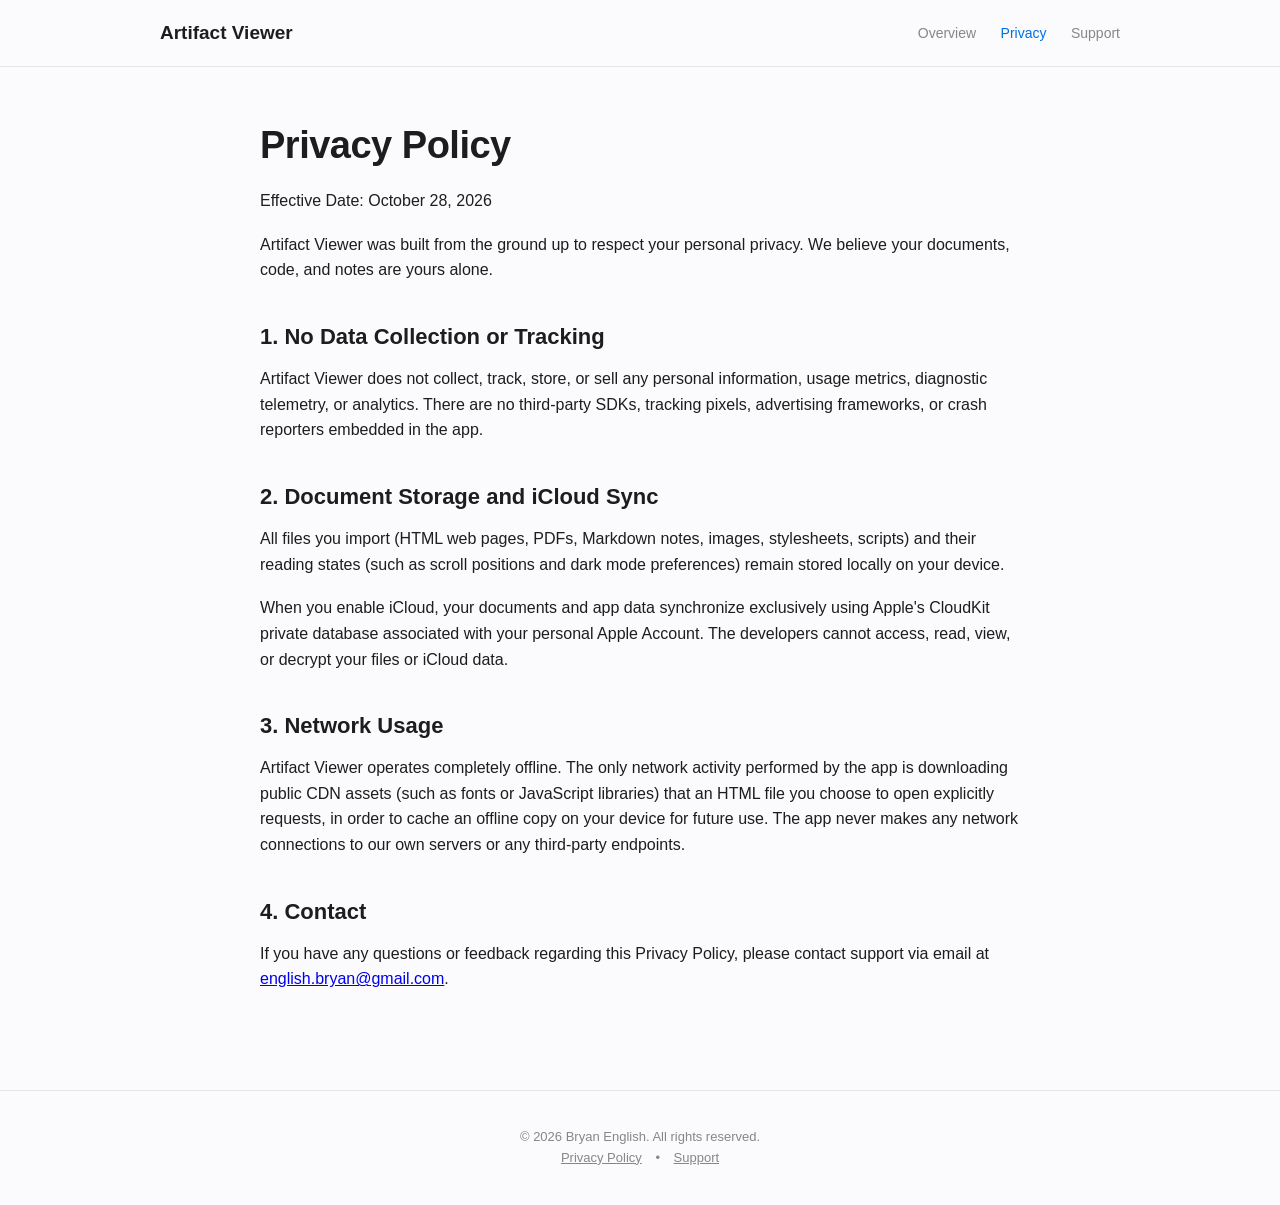
==== privacy.html @ fde2b1d6 "Initial commit of Artifact Viewer website, privacy policy, and support pages Machine: Bryans-Mac-min" ====
<!DOCTYPE html>
<html lang="en">
<head>
  <meta charset="UTF-8">
  <meta name="viewport" content="width=device-width, initial-scale=1.0">
  <title>Privacy Policy — Artifact Viewer</title>
  <meta name="description" content="Artifact Viewer privacy policy: Zero data collection, zero analytics, private iCloud synchronization.">
  <link rel="stylesheet" href="style.css">
</head>
<body>
  <header>
    <div class="nav-container">
      <a href="index.html" class="brand">Artifact Viewer</a>
      <nav>
        <a href="index.html">Overview</a>
        <a href="privacy.html" class="active">Privacy</a>
        <a href="support.html">Support</a>
      </nav>
    </div>
  </header>

  <main>
    <article class="content-page">
      <h1>Privacy Policy</h1>
      <p class="effective-date">Effective Date: October 28, 2026</p>

      <p>Artifact Viewer was built from the ground up to respect your personal privacy. We believe your documents, code, and notes are yours alone.</p>

      <h2>1. No Data Collection or Tracking</h2>
      <p>Artifact Viewer does not collect, track, store, or sell any personal information, usage metrics, diagnostic telemetry, or analytics. There are no third-party SDKs, tracking pixels, advertising frameworks, or crash reporters embedded in the app.</p>

      <h2>2. Document Storage and iCloud Sync</h2>
      <p>All files you import (HTML web pages, PDFs, Markdown notes, images, stylesheets, scripts) and their reading states (such as scroll positions and dark mode preferences) remain stored locally on your device.</p>
      <p>When you enable iCloud, your documents and app data synchronize exclusively using Apple's CloudKit private database associated with your personal Apple Account. The developers cannot access, read, view, or decrypt your files or iCloud data.</p>

      <h2>3. Network Usage</h2>
      <p>Artifact Viewer operates completely offline. The only network activity performed by the app is downloading public CDN assets (such as fonts or JavaScript libraries) that an HTML file you choose to open explicitly requests, in order to cache an offline copy on your device for future use. The app never makes any network connections to our own servers or any third-party endpoints.</p>

      <h2>4. Contact</h2>
      <p>If you have any questions or feedback regarding this Privacy Policy, please contact support via email at <a href="mailto:english.bryan@gmail.com">english.bryan@gmail.com</a>.</p>
    </article>
  </main>

  <footer>
    <p>&copy; 2026 Bryan English. All rights reserved.</p>
    <p>
      <a href="privacy.html">Privacy Policy</a> &bull;
      <a href="support.html">Support</a>
    </p>
  </footer>
</body>
</html>
---- style.css ----
:root {
  --bg: #fbfbfd;
  --card-bg: #ffffff;
  --text: #1d1d1f;
  --text-muted: #86868b;
  --border: #e5e5ea;
  --accent: #0071e3;
  --accent-hover: #0077ed;
  --card-shadow: 0 4px 20px rgba(0, 0, 0, 0.05);
}

@media (prefers-color-scheme: dark) {
  :root {
    --bg: #000000;
    --card-bg: #1c1c1e;
    --text: #f5f5f7;
    --text-muted: #a1a1a6;
    --border: #2c2c2e;
    --accent: #2997ff;
    --accent-hover: #40a9ff;
    --card-shadow: 0 4px 20px rgba(0, 0, 0, 0.4);
  }
}

* {
  box-sizing: border-box;
  margin: 0;
  padding: 0;
}

body {
  font-family: -apple-system, BlinkMacSystemFont, "SF Pro Text", "Segoe UI", Roboto, Helvetica, Arial, sans-serif;
  background-color: var(--bg);
  color: var(--text);
  line-height: 1.6;
  -webkit-font-smoothing: antialiased;
}

header {
  border-bottom: 1px solid var(--border);
  padding: 18px 24px;
  background: var(--bg);
  position: sticky;
  top: 0;
  z-index: 100;
  backdrop-filter: blur(20px);
}

.nav-container {
  max-width: 960px;
  margin: 0 auto;
  display: flex;
  justify-content: space-between;
  align-items: center;
}

.brand {
  font-size: 19px;
  font-weight: 700;
  color: var(--text);
  text-decoration: none;
  display: flex;
  align-items: center;
  gap: 8px;
}

nav a {
  color: var(--text-muted);
  text-decoration: none;
  font-size: 14px;
  font-weight: 500;
  margin-left: 20px;
  transition: color 0.15s ease;
}

nav a:hover, nav a.active {
  color: var(--accent);
}

main {
  max-width: 960px;
  margin: 0 auto;
  padding: 48px 24px 80px;
}

.hero {
  text-align: center;
  padding: 40px 0 60px;
}

.hero-tag {
  display: inline-block;
  font-size: 13px;
  font-weight: 600;
  color: var(--accent);
  text-transform: uppercase;
  letter-spacing: 0.8px;
  margin-bottom: 12px;
}

.hero h1 {
  font-size: 48px;
  font-weight: 700;
  letter-spacing: -0.8px;
  margin-bottom: 16px;
  line-height: 1.15;
}

.hero p {
  font-size: 20px;
  color: var(--text-muted);
  max-width: 640px;
  margin: 0 auto 32px;
}

.cta-button {
  display: inline-block;
  background: var(--accent);
  color: #ffffff;
  padding: 12px 28px;
  border-radius: 980px;
  font-size: 16px;
  font-weight: 600;
  text-decoration: none;
  transition: background 0.2s ease, transform 0.1s ease;
}

.cta-button:hover {
  background: var(--accent-hover);
  transform: translateY(-1px);
}

.features-grid {
  display: grid;
  grid-template-columns: repeat(auto-fit, minmax(280px, 1fr));
  gap: 24px;
  margin-top: 40px;
}

.feature-card {
  background: var(--card-bg);
  border: 1px solid var(--border);
  border-radius: 18px;
  padding: 28px;
  box-shadow: var(--card-shadow);
}

.feature-card h3 {
  font-size: 20px;
  font-weight: 600;
  margin-bottom: 10px;
}

.feature-card p {
  font-size: 15px;
  color: var(--text-muted);
  line-height: 1.5;
}

.content-page {
  max-width: 760px;
  margin: 0 auto;
}

.content-page h1 {
  font-size: 38px;
  font-weight: 700;
  letter-spacing: -0.5px;
  margin-bottom: 12px;
}

.effective-date {
  font-size: 14px;
  color: var(--text-muted);
  margin-bottom: 36px;
}

.content-page h2 {
  font-size: 22px;
  font-weight: 600;
  margin-top: 36px;
  margin-bottom: 12px;
}

.content-page p, .content-page ul {
  font-size: 16px;
  color: var(--text);
  margin-bottom: 18px;
}

.content-page ul {
  padding-left: 24px;
}

.content-page li {
  margin-bottom: 8px;
}

.support-box {
  background: var(--card-bg);
  border: 1px solid var(--border);
  border-radius: 16px;
  padding: 24px;
  margin: 28px 0;
}

footer {
  border-top: 1px solid var(--border);
  padding: 36px 24px;
  text-align: center;
  font-size: 13px;
  color: var(--text-muted);
}

footer a {
  color: var(--text-muted);
  text-decoration: underline;
  margin: 0 10px;
}

footer a:hover {
  color: var(--text);
}
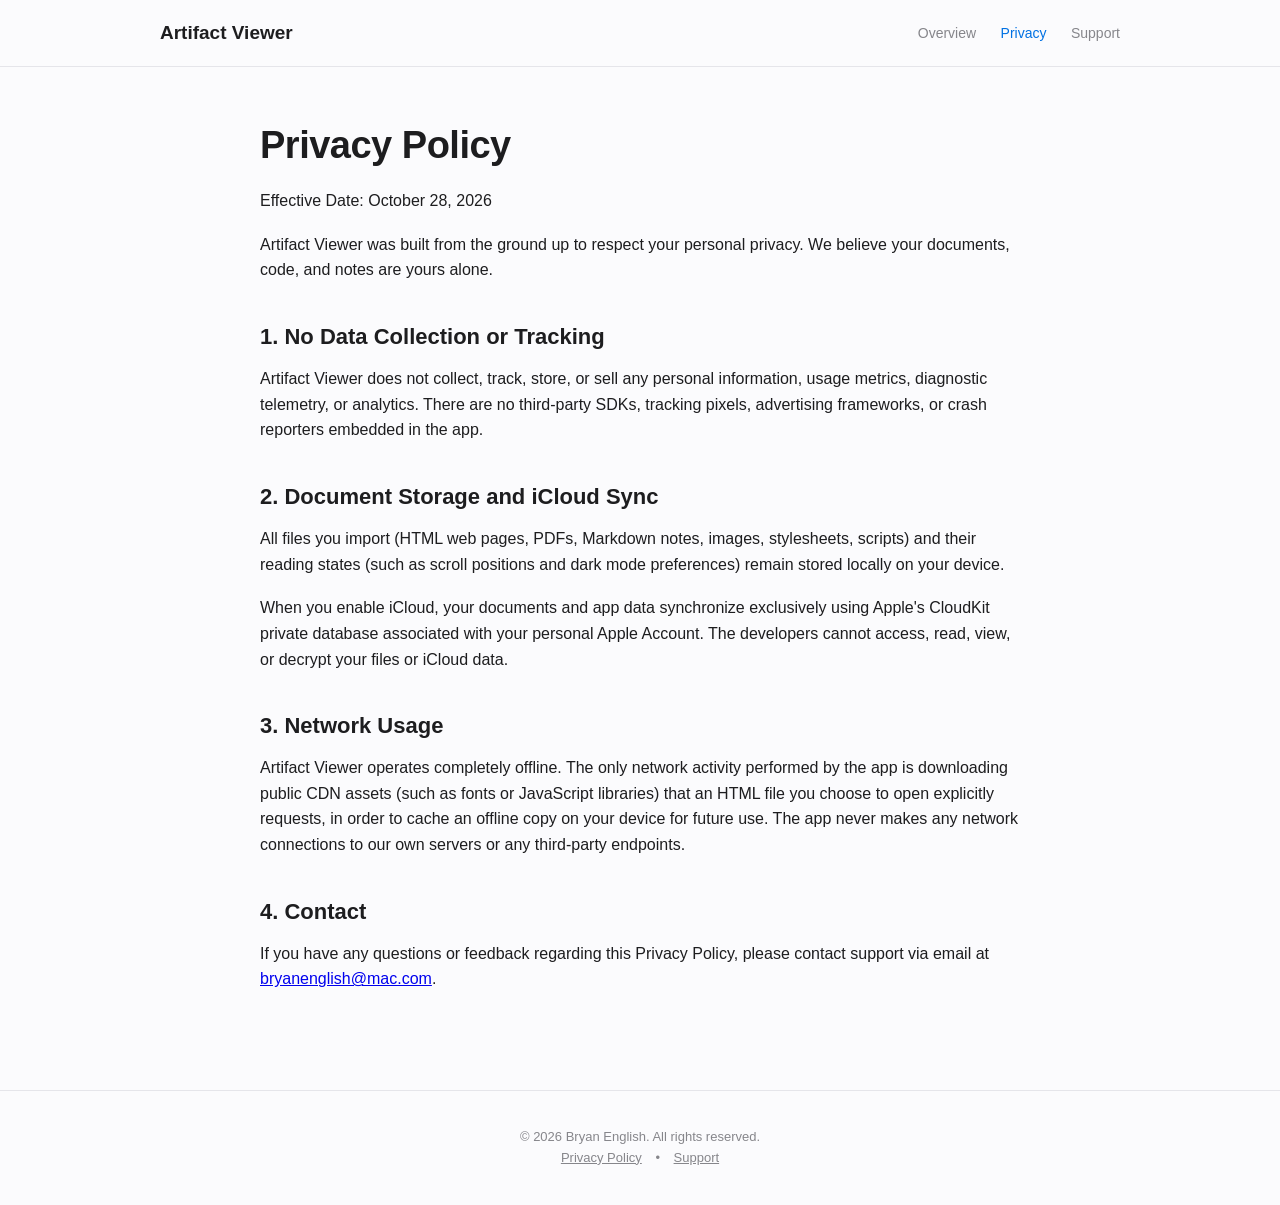
==== commit de71fbc6: "Update contact email to bryanenglish@mac.com Machine: Bryans-Mac-mini-5" ====
--- a/privacy.html
+++ b/privacy.html
@@ -37,7 +37,7 @@
       <p>Artifact Viewer operates completely offline. The only network activity performed by the app is downloading public CDN assets (such as fonts or JavaScript libraries) that an HTML file you choose to open explicitly requests, in order to cache an offline copy on your device for future use. The app never makes any network connections to our own servers or any third-party endpoints.</p>
 
       <h2>4. Contact</h2>
-      <p>If you have any questions or feedback regarding this Privacy Policy, please contact support via email at <a href="mailto:english.bryan@gmail.com">english.bryan@gmail.com</a>.</p>
+      <p>If you have any questions or feedback regarding this Privacy Policy, please contact support via email at <a href="mailto:bryanenglish@mac.com">bryanenglish@mac.com</a>.</p>
     </article>
   </main>
 
